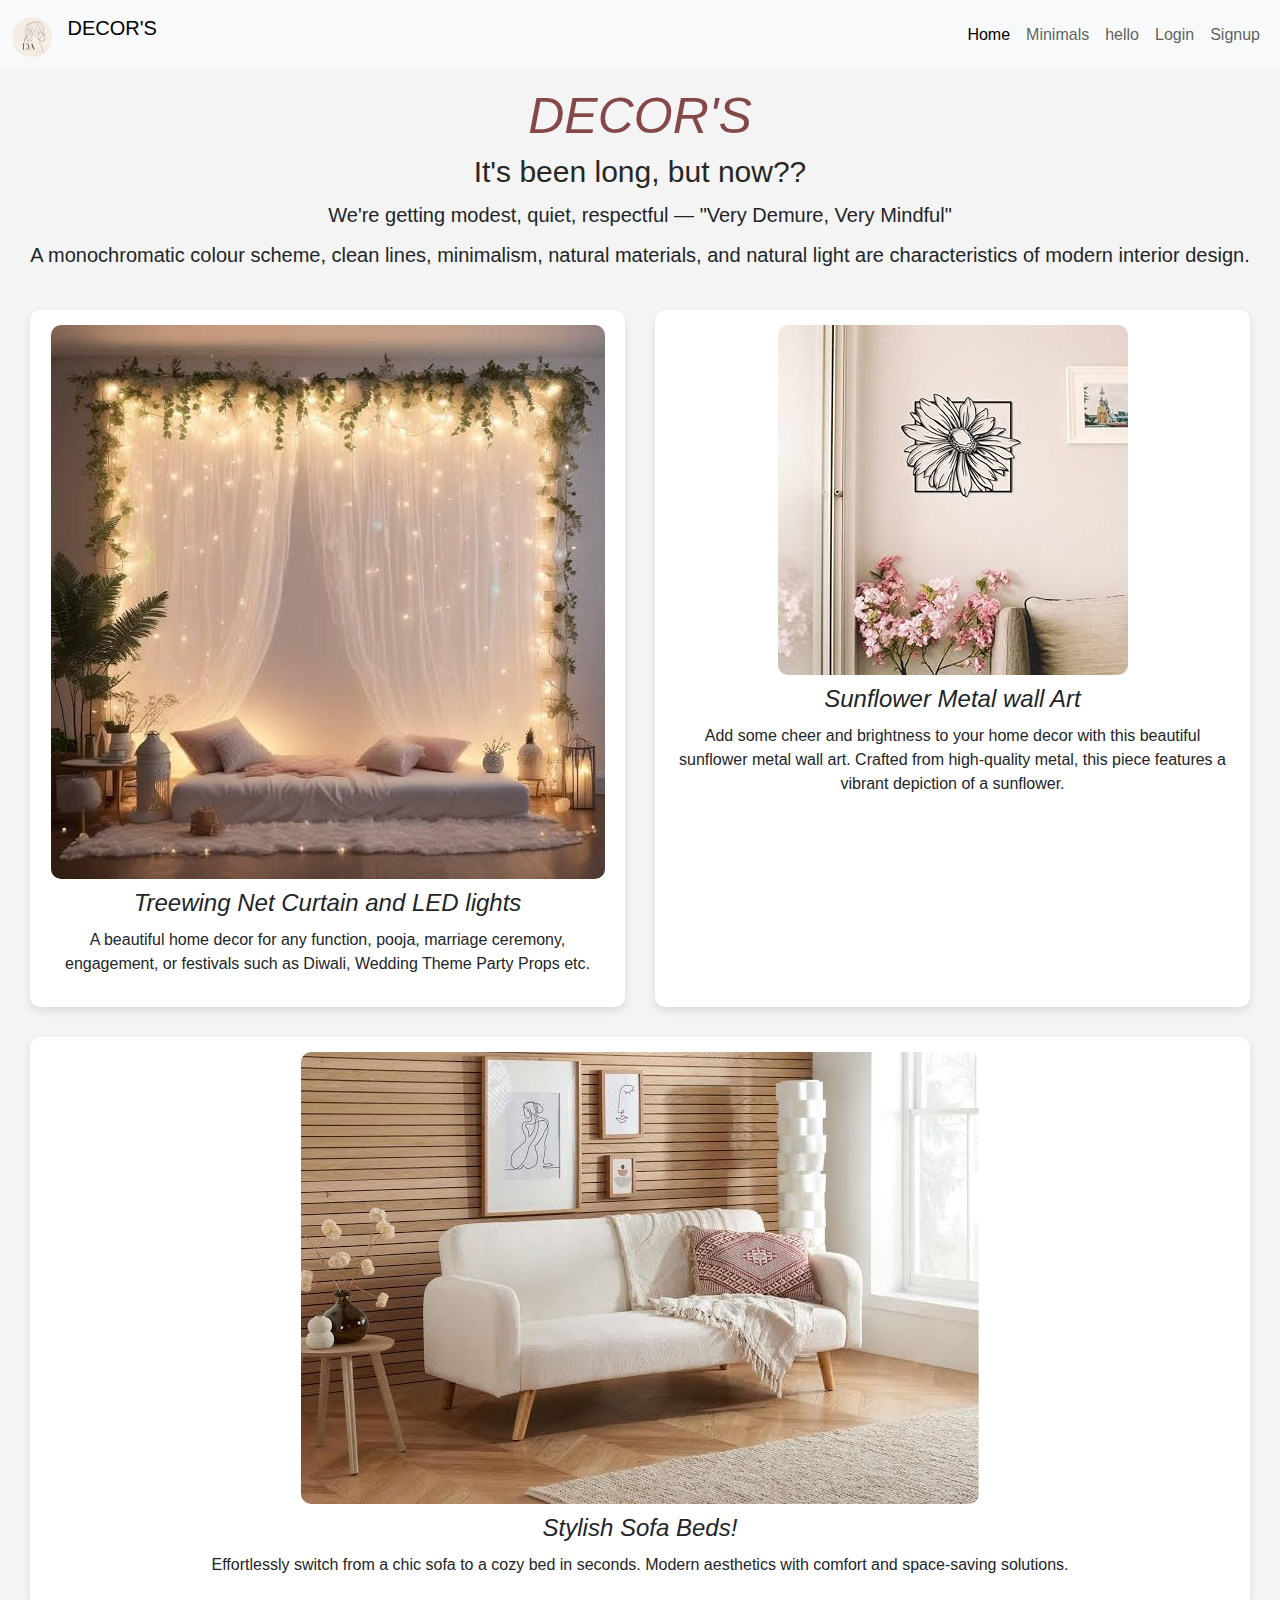
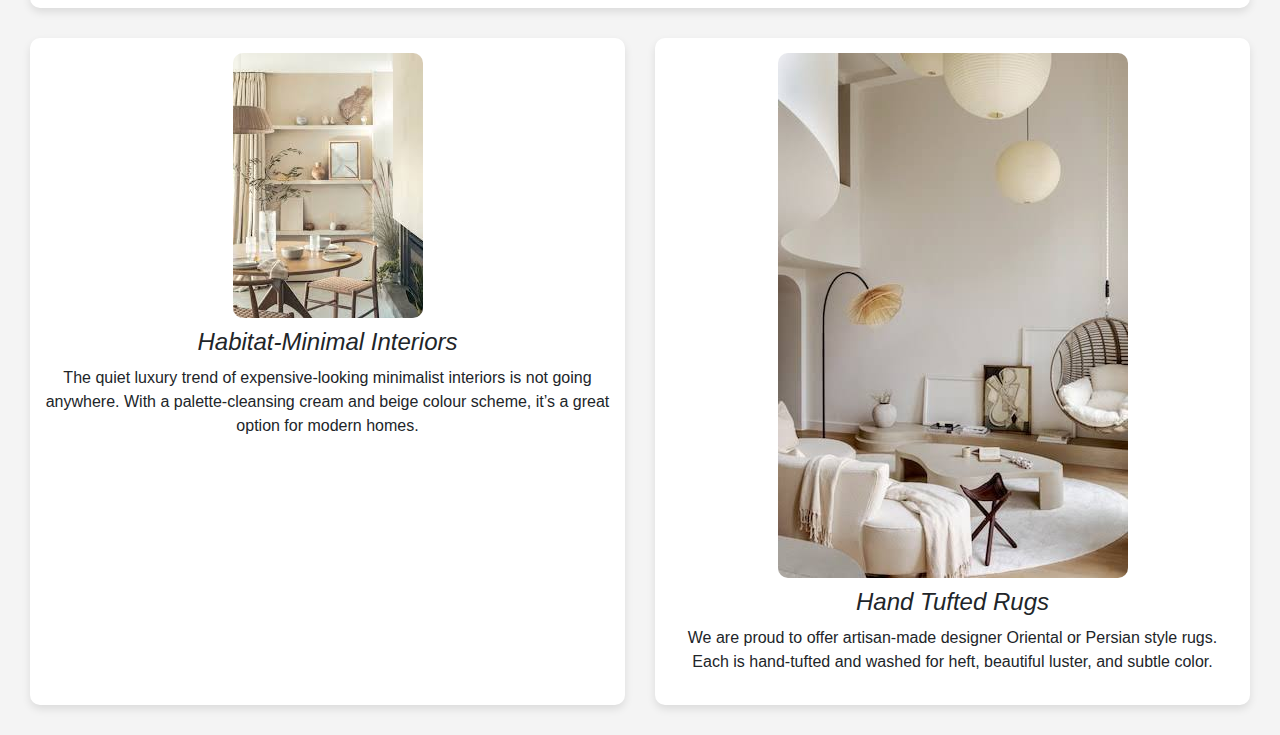
==== DECOR'S.html @ 9135b2e5 "demure" ====
<!DOCTYPE html>
<html lang="en">
<head>
  <meta charset="UTF-8">
  <meta name="viewport" content="width=device-width, initial-scale=1.0">
  <title>Decor's</title>
  <link href="https://cdn.jsdelivr.net/npm/bootstrap@5.3.1/dist/css/bootstrap.min.css" rel="stylesheet">
  <style>
    body {
      font-family: Arial, sans-serif;
      margin: 0;
      padding: 0;
      background-color: #f4f4f4;
      padding-top: 56px; /* Space for the fixed navbar */
    }

    .navbar {
      background-color: #f8f9fa; /* Navbar background color */
      margin-bottom: 100px;
    }

    .navbar-brand img {
      max-height: 40px; /* Logo height */
      margin-right: 10px; /* Space between logo and brand name */
    }

    .heading {
      text-align: center;
      font-style: italic;
      font-size: 50px;
      color: rgba(88, 3, 3, 0.715);
    }

    .sub-heading {
      text-align: center;
      font-size: 30px;
      color: rgb(39, 39, 35);
    }

    .description {
      text-align: center;
      font-size: 20px;
      margin: 10px 20px;
    }

    .grid-container {
      display: grid;
      grid-template-columns: repeat(2, 1fr); /* Two columns */
      gap: 30px; /* Add space between grid items */
      justify-content: space-around;
      padding: 30px;
    }

    .grid-item {
      background-color: #fff;
      padding: 15px;
      box-shadow: 0 4px 8px rgba(0, 0, 0, 0.1);
      border-radius: 10px;
      text-align: center;
      transition: transform 0.3s ease, box-shadow 0.3s ease;
    }

    .grid-item:hover {
      transform: translateY(-10px); /* Lift the item on hover */
      box-shadow: 0 8px 16px rgba(0, 0, 0, 0.2); /* Increase shadow on hover */
    }

    .grid-item img {
      max-width: 100%;
      height: auto;
      border-radius: 10px;
    }

    h4 {
      font-size: 24px;
      font-style: oblique;
      margin: 10px 0;
    }

    p {
      font-size: 16px;
    }
  </style>
</head>
<body>

<!-- Navbar -->
<nav class="navbar navbar-expand-lg navbar-light bg-light fixed-top">
  <div class="container-fluid">
    <a class="navbar-brand" href="#"> 
      <img src="./WhatsApp Image 2024-10-11 at 13.06.02_61f9989b.jpg" alt="Logo" class="d-inline-block align-text-top logo" style="border-radius: 50px; width: 40px; height: 50px;">
      DECOR'S
    </a>
      
    <button class="navbar-toggler" type="button" data-bs-toggle="collapse" data-bs-target="#navbarNav" aria-controls="navbarNav" aria-expanded="false" aria-label="Toggle navigation">
      <span class="navbar-toggler-icon"></span>
    </button>
    <div class="collapse navbar-collapse justify-content-end" id="navbarNav">
      <ul class="navbar-nav">
        <li class="nav-item">
          <a class="nav-link active" aria-current="page" href="./index.html">Home</a>
        </li>
        <li class="nav-item">
          <a class="nav-link" href="./Minimals .html">Minimals</a>
        </li>
        <li class="nav-item">
          <a class="nav-link" href="#contact">hello</a>
        </li>
        <li class="nav-item">
          <a class="nav-link" href="./login.html">Login</a>
        </li>
        <li class="nav-item">
          <a class="nav-link" href="./signup.html">Signup</a>
        </li>
      </ul>
    </div>
  </div>
</nav>

<!-- Main Content -->
<h1 style="margin-top: 30px;" class="heading">DECOR'S</h1>
<h3 class="sub-heading">It's been long, but now??</h3>
<p class="description">We're getting modest, quiet, respectful — "Very Demure, Very Mindful"</p>
<p class="description">A monochromatic colour scheme, clean lines, minimalism, natural materials, and natural light are characteristics of modern interior design.</p>

<div class="grid-container">
  <div class="grid-item">
    <img src="./1.jpg" alt="Treewing Net Curtain and LED lights">
    <h4>Treewing Net Curtain and LED lights</h4>
    <p>A beautiful home decor for any function, pooja, marriage ceremony, engagement, or festivals such as Diwali, Wedding Theme Party Props etc.</p>
  </div>
  <div class="grid-item">
    <img src="./2.jpg" alt="Sunflower Metal wall Art">
    <h4>Sunflower Metal wall Art</h4>
    <p>Add some cheer and brightness to your home decor with this beautiful sunflower metal wall art. Crafted from high-quality metal, this piece features a vibrant depiction of a sunflower.</p>
  </div>
  <div class="grid-item" style="grid-column: span 2;">
    <img src="./3.jpg" alt="Stylish Sofa Beds">
    <h4>Stylish Sofa Beds!</h4>
    <p>Effortlessly switch from a chic sofa to a cozy bed in seconds. Modern aesthetics with comfort and space-saving solutions.</p>
  </div>
  <div class="grid-item">
    <img src="./4.jpg" alt="Habitat-Minimal Interiors">
    <h4>Habitat-Minimal Interiors</h4>
    <p>The quiet luxury trend of expensive-looking minimalist interiors is not going anywhere. With a palette-cleansing cream and beige colour scheme, it’s a great option for modern homes.</p>
  </div>
  <div class="grid-item">
    <img src="./5.jpg" alt="Hand Tufted Rugs">
    <h4>Hand Tufted Rugs</h4>
    <p>We are proud to offer artisan-made designer Oriental or Persian style rugs. Each is hand-tufted and washed for heft, beautiful luster, and subtle color.</p>
  </div>
</div>

<!-- Bootstrap JS and dependencies -->
<script src="https://cdn.jsdelivr.net/npm/bootstrap@5.3.1/dist/js/bootstrap.bundle.min.js"></script>
</body>
</html>
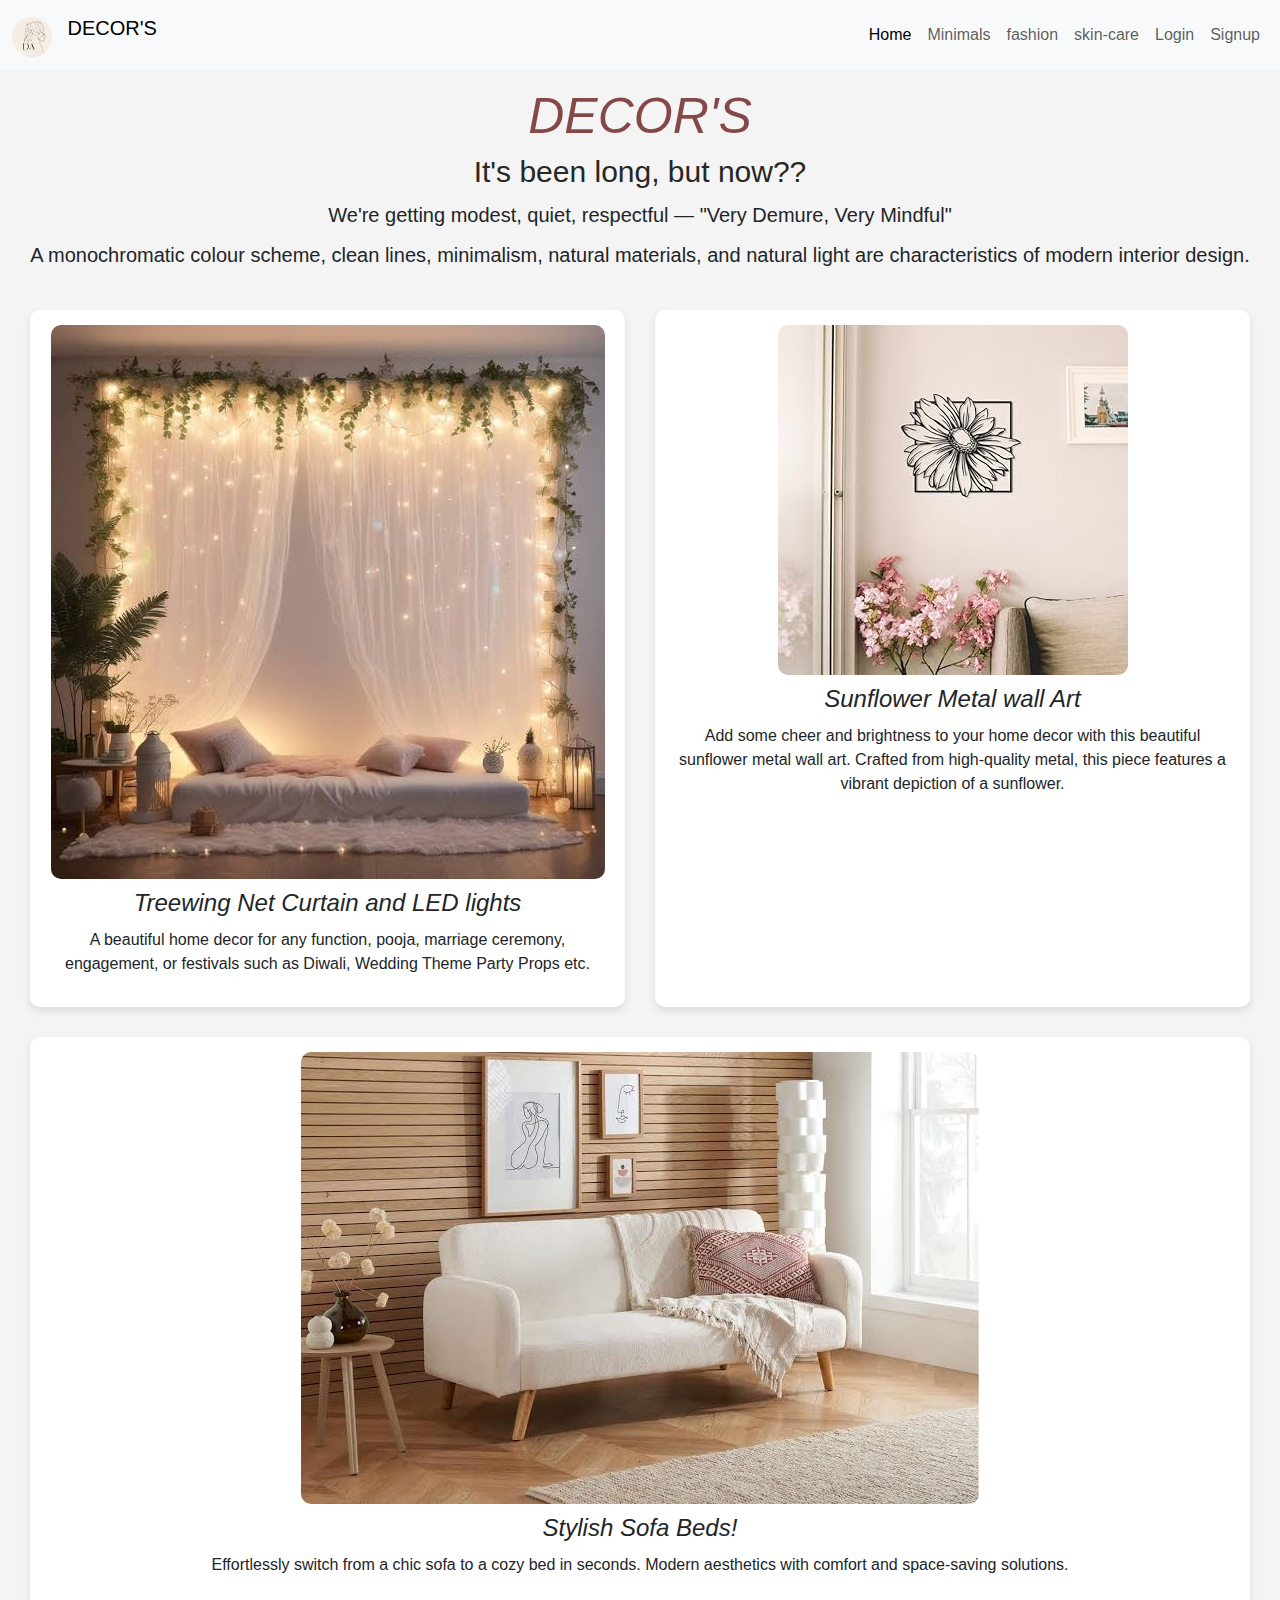
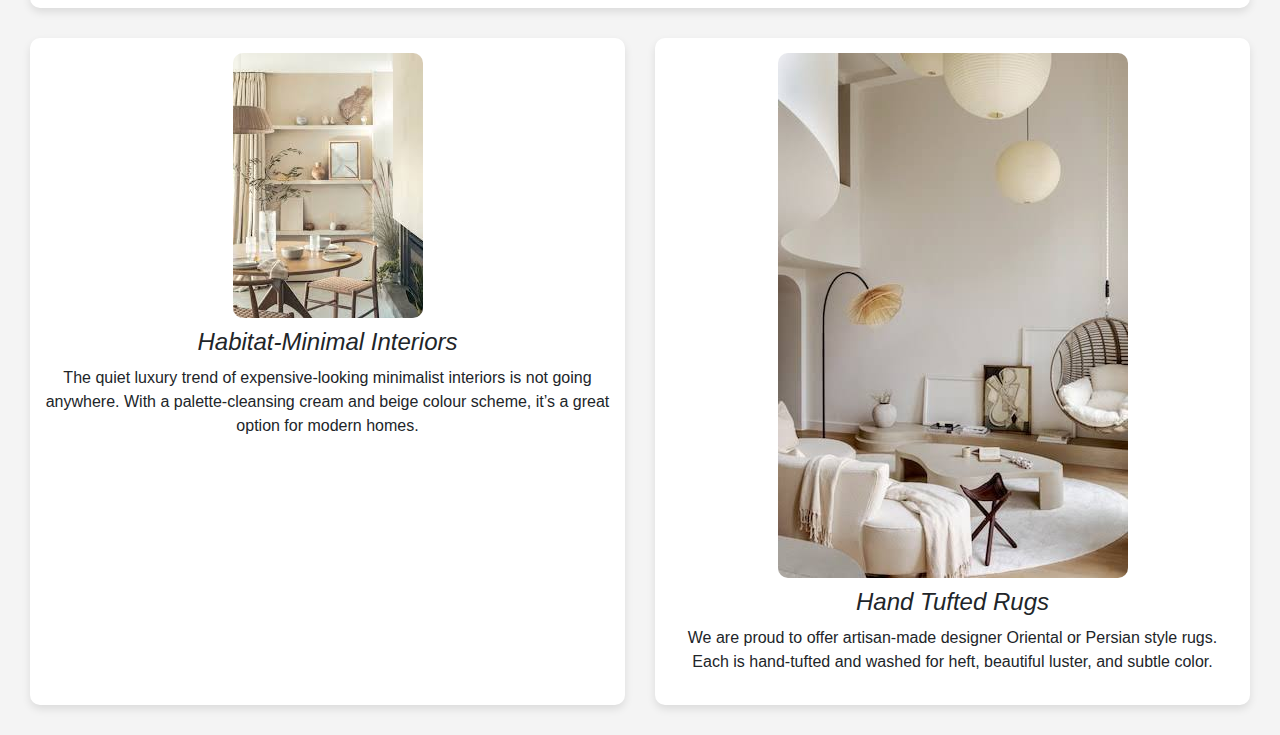
==== commit 495586ad: "Updated project files" ====
--- a/DECOR'S.html
+++ b/DECOR'S.html
@@ -104,7 +104,10 @@
           <a class="nav-link" href="./Minimals .html">Minimals</a>
         </li>
         <li class="nav-item">
-          <a class="nav-link" href="#contact">hello</a>
+          <a class="nav-link" href="./fashion.html">fashion</a>
+        </li>
+        <li class="nav-item">
+          <a class="nav-link" href="./skincare.html">skin-care</a>
         </li>
         <li class="nav-item">
           <a class="nav-link" href="./login.html">Login</a>
